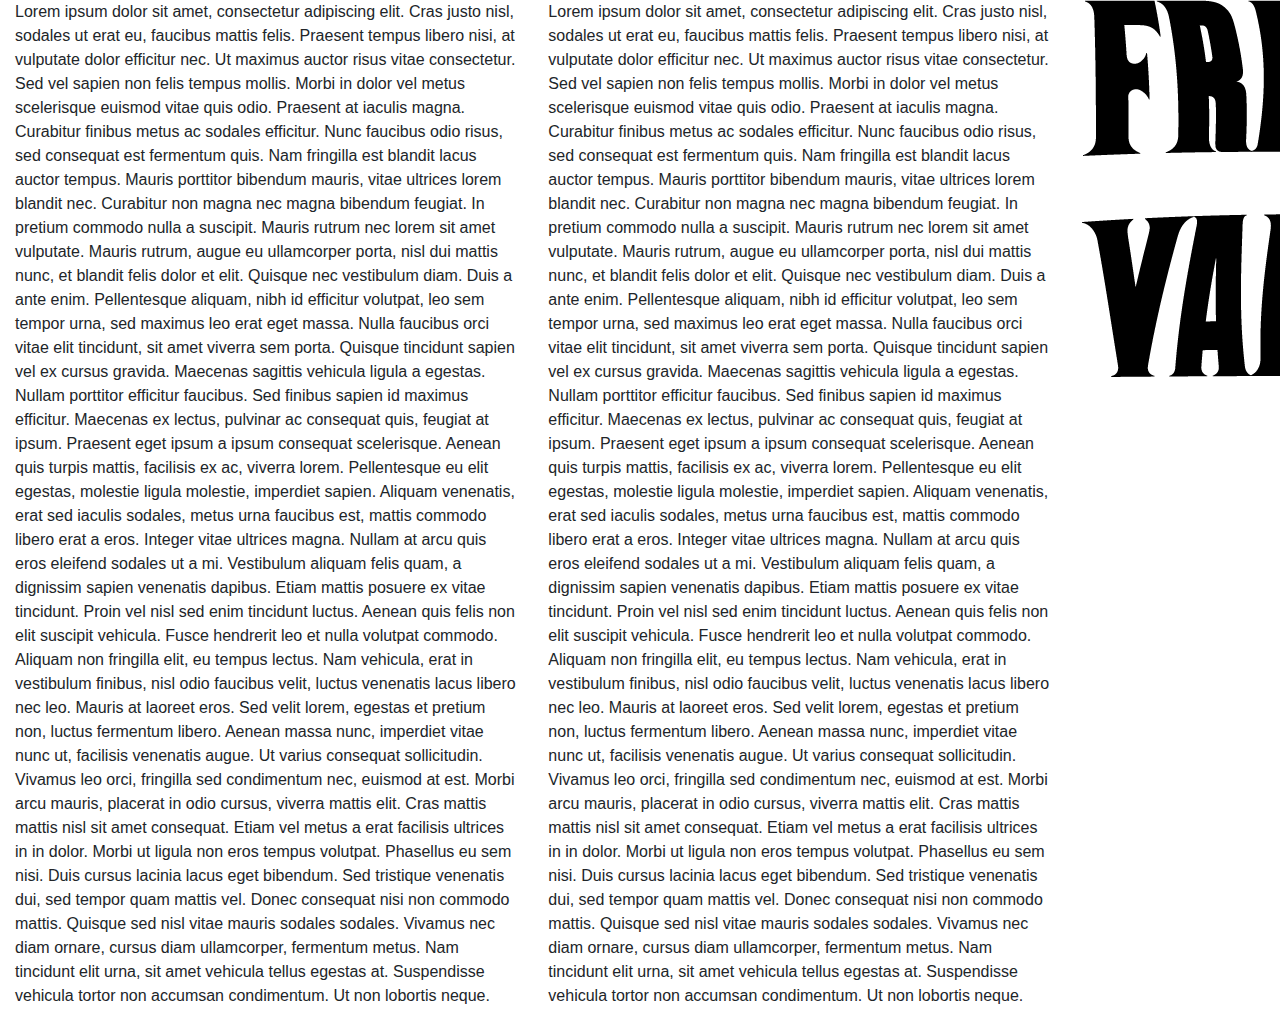
==== index.html @ 2110150f "Update index.html" ====
<!doctype html>
<html lang="en">
<head>
    <!-- Bootstrap -->
    <link rel="stylesheet" href="https://maxcdn.bootstrapcdn.com/bootstrap/4.0.0/css/bootstrap.min.css"
          integrity="sha384-Gn5384xqQ1aoWXA+058RXPxPg6fy4IWvTNh0E263XmFcJlSAwiGgFAW/dAiS6JXm"
          crossorigin="anonymous">
    <link   rel="stylesheet" href="style.css">
</head>

<body>
    <div class="container-fluid">
        <div class="row">
            <div class="col-sm-5 col-md-5 col-lg-5">
<p>Lorem ipsum dolor sit amet, consectetur adipiscing elit. Cras justo nisl, sodales ut erat eu, faucibus mattis felis. Praesent tempus libero nisi, at vulputate dolor efficitur nec. Ut maximus auctor risus vitae consectetur. Sed vel sapien non felis tempus mollis. Morbi in dolor vel metus scelerisque euismod vitae quis odio. Praesent at iaculis magna. Curabitur finibus metus ac sodales efficitur.

    Nunc faucibus odio risus, sed consequat est fermentum quis. Nam fringilla est blandit lacus auctor tempus. Mauris porttitor bibendum mauris, vitae ultrices lorem blandit nec. Curabitur non magna nec magna bibendum feugiat. In pretium commodo nulla a suscipit. Mauris rutrum nec lorem sit amet vulputate. Mauris rutrum, augue eu ullamcorper porta, nisl dui mattis nunc, et blandit felis dolor et elit. Quisque nec vestibulum diam. Duis a ante enim. Pellentesque aliquam, nibh id efficitur volutpat, leo sem tempor urna, sed maximus leo erat eget massa.
    
    Nulla faucibus orci vitae elit tincidunt, sit amet viverra sem porta. Quisque tincidunt sapien vel ex cursus gravida. Maecenas sagittis vehicula ligula a egestas. Nullam porttitor efficitur faucibus. Sed finibus sapien id maximus efficitur. Maecenas ex lectus, pulvinar ac consequat quis, feugiat at ipsum. Praesent eget ipsum a ipsum consequat scelerisque. Aenean quis turpis mattis, facilisis ex ac, viverra lorem. Pellentesque eu elit egestas, molestie ligula molestie, imperdiet sapien. Aliquam venenatis, erat sed iaculis sodales, metus urna faucibus est, mattis commodo libero erat a eros. Integer vitae ultrices magna.
    
    Nullam at arcu quis eros eleifend sodales ut a mi. Vestibulum aliquam felis quam, a dignissim sapien venenatis dapibus. Etiam mattis posuere ex vitae tincidunt. Proin vel nisl sed enim tincidunt luctus. Aenean quis felis non elit suscipit vehicula. Fusce hendrerit leo et nulla volutpat commodo. Aliquam non fringilla elit, eu tempus lectus. Nam vehicula, erat in vestibulum finibus, nisl odio faucibus velit, luctus venenatis lacus libero nec leo. Mauris at laoreet eros. Sed velit lorem, egestas et pretium non, luctus fermentum libero. Aenean massa nunc, imperdiet vitae nunc ut, facilisis venenatis augue. Ut varius consequat sollicitudin. Vivamus leo orci, fringilla sed condimentum nec, euismod at est. Morbi arcu mauris, placerat in odio cursus, viverra mattis elit.
    
    Cras mattis mattis nisl sit amet consequat. Etiam vel metus a erat facilisis ultrices in in dolor. Morbi ut ligula non eros tempus volutpat. Phasellus eu sem nisi. Duis cursus lacinia lacus eget bibendum. Sed tristique venenatis dui, sed tempor quam mattis vel. Donec consequat nisi non commodo mattis. Quisque sed nisl vitae mauris sodales sodales. Vivamus nec diam ornare, cursus diam ullamcorper, fermentum metus. Nam tincidunt elit urna, sit amet vehicula tellus egestas at. Suspendisse vehicula tortor non accumsan condimentum. Ut non lobortis neque.</p>
            </div>
            <div class="col-sm-5 col-md-5 col-lg-5">
                <p>Lorem ipsum dolor sit amet, consectetur adipiscing elit. Cras justo nisl, sodales ut erat eu, faucibus mattis felis. Praesent tempus libero nisi, at vulputate dolor efficitur nec. Ut maximus auctor risus vitae consectetur. Sed vel sapien non felis tempus mollis. Morbi in dolor vel metus scelerisque euismod vitae quis odio. Praesent at iaculis magna. Curabitur finibus metus ac sodales efficitur.

                    Nunc faucibus odio risus, sed consequat est fermentum quis. Nam fringilla est blandit lacus auctor tempus. Mauris porttitor bibendum mauris, vitae ultrices lorem blandit nec. Curabitur non magna nec magna bibendum feugiat. In pretium commodo nulla a suscipit. Mauris rutrum nec lorem sit amet vulputate. Mauris rutrum, augue eu ullamcorper porta, nisl dui mattis nunc, et blandit felis dolor et elit. Quisque nec vestibulum diam. Duis a ante enim. Pellentesque aliquam, nibh id efficitur volutpat, leo sem tempor urna, sed maximus leo erat eget massa.
                    
                    Nulla faucibus orci vitae elit tincidunt, sit amet viverra sem porta. Quisque tincidunt sapien vel ex cursus gravida. Maecenas sagittis vehicula ligula a egestas. Nullam porttitor efficitur faucibus. Sed finibus sapien id maximus efficitur. Maecenas ex lectus, pulvinar ac consequat quis, feugiat at ipsum. Praesent eget ipsum a ipsum consequat scelerisque. Aenean quis turpis mattis, facilisis ex ac, viverra lorem. Pellentesque eu elit egestas, molestie ligula molestie, imperdiet sapien. Aliquam venenatis, erat sed iaculis sodales, metus urna faucibus est, mattis commodo libero erat a eros. Integer vitae ultrices magna.
                    
                    Nullam at arcu quis eros eleifend sodales ut a mi. Vestibulum aliquam felis quam, a dignissim sapien venenatis dapibus. Etiam mattis posuere ex vitae tincidunt. Proin vel nisl sed enim tincidunt luctus. Aenean quis felis non elit suscipit vehicula. Fusce hendrerit leo et nulla volutpat commodo. Aliquam non fringilla elit, eu tempus lectus. Nam vehicula, erat in vestibulum finibus, nisl odio faucibus velit, luctus venenatis lacus libero nec leo. Mauris at laoreet eros. Sed velit lorem, egestas et pretium non, luctus fermentum libero. Aenean massa nunc, imperdiet vitae nunc ut, facilisis venenatis augue. Ut varius consequat sollicitudin. Vivamus leo orci, fringilla sed condimentum nec, euismod at est. Morbi arcu mauris, placerat in odio cursus, viverra mattis elit.
                    
                    Cras mattis mattis nisl sit amet consequat. Etiam vel metus a erat facilisis ultrices in in dolor. Morbi ut ligula non eros tempus volutpat. Phasellus eu sem nisi. Duis cursus lacinia lacus eget bibendum. Sed tristique venenatis dui, sed tempor quam mattis vel. Donec consequat nisi non commodo mattis. Quisque sed nisl vitae mauris sodales sodales. Vivamus nec diam ornare, cursus diam ullamcorper, fermentum metus. Nam tincidunt elit urna, sit amet vehicula tellus egestas at. Suspendisse vehicula tortor non accumsan condimentum. Ut non lobortis neque.</p>
            </div>
            <div id="right-col" class="col-sm-2 col-md-2 col-lg-2">
                <img id="banner" src="Logo.png" alt="Cat Lick Arse">
                </p>
            </div>
        </div>
    </div>
</body>
---- style.css ----
header {
  margin-right: 1rem;
}
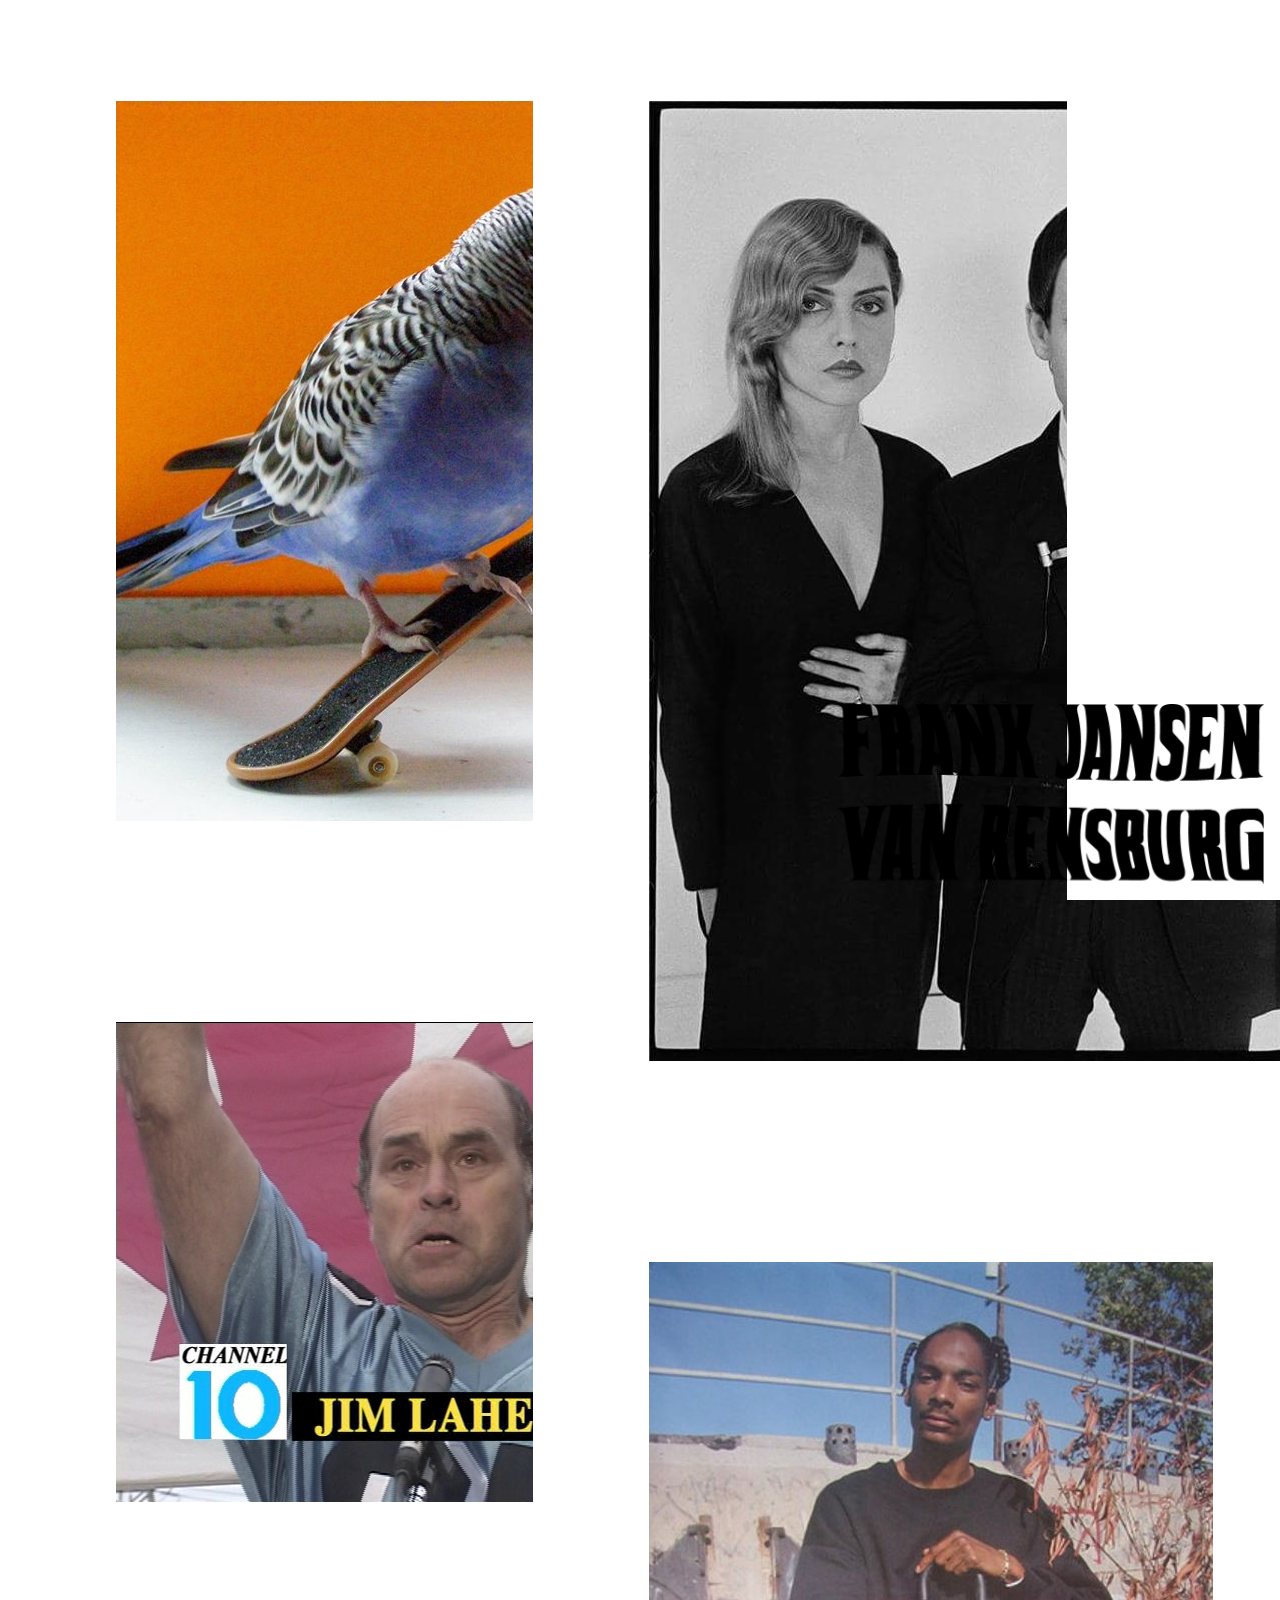
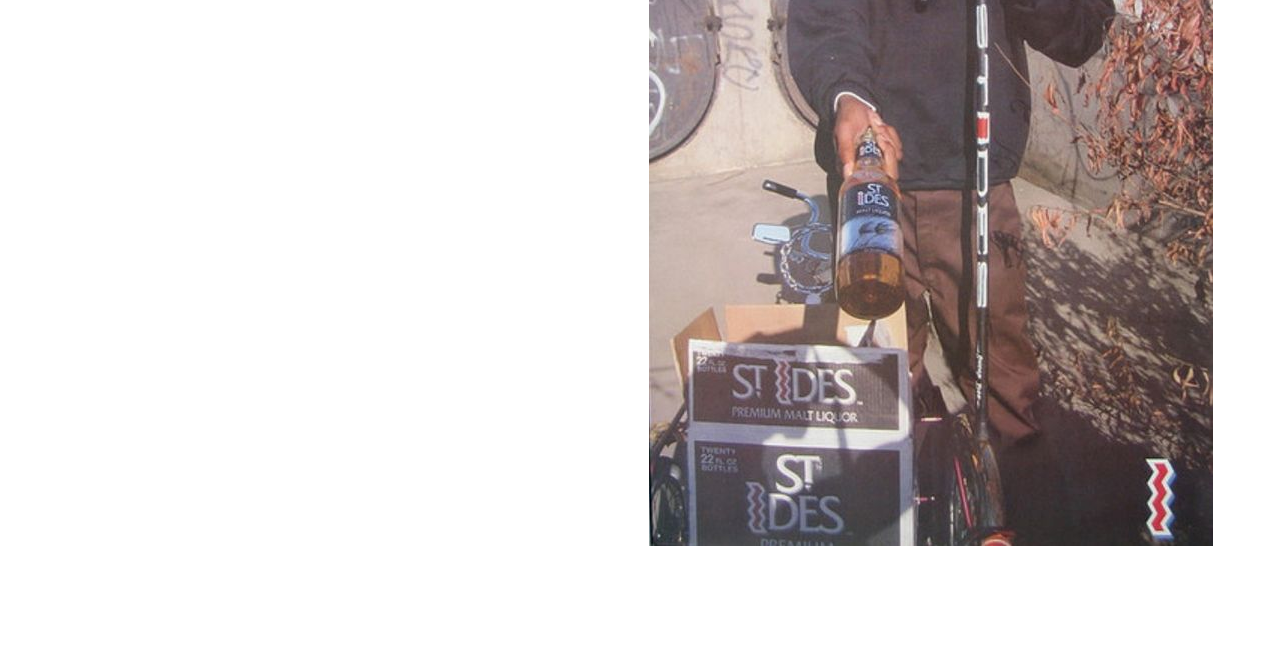
==== commit 66ba321d: "Update index.html" ====
--- a/index.html
+++ b/index.html
@@ -12,26 +12,12 @@
     <div class="container-fluid">
         <div class="row">
             <div class="col-sm-5 col-md-5 col-lg-5">
-<p>Lorem ipsum dolor sit amet, consectetur adipiscing elit. Cras justo nisl, sodales ut erat eu, faucibus mattis felis. Praesent tempus libero nisi, at vulputate dolor efficitur nec. Ut maximus auctor risus vitae consectetur. Sed vel sapien non felis tempus mollis. Morbi in dolor vel metus scelerisque euismod vitae quis odio. Praesent at iaculis magna. Curabitur finibus metus ac sodales efficitur.
-
-    Nunc faucibus odio risus, sed consequat est fermentum quis. Nam fringilla est blandit lacus auctor tempus. Mauris porttitor bibendum mauris, vitae ultrices lorem blandit nec. Curabitur non magna nec magna bibendum feugiat. In pretium commodo nulla a suscipit. Mauris rutrum nec lorem sit amet vulputate. Mauris rutrum, augue eu ullamcorper porta, nisl dui mattis nunc, et blandit felis dolor et elit. Quisque nec vestibulum diam. Duis a ante enim. Pellentesque aliquam, nibh id efficitur volutpat, leo sem tempor urna, sed maximus leo erat eget massa.
-    
-    Nulla faucibus orci vitae elit tincidunt, sit amet viverra sem porta. Quisque tincidunt sapien vel ex cursus gravida. Maecenas sagittis vehicula ligula a egestas. Nullam porttitor efficitur faucibus. Sed finibus sapien id maximus efficitur. Maecenas ex lectus, pulvinar ac consequat quis, feugiat at ipsum. Praesent eget ipsum a ipsum consequat scelerisque. Aenean quis turpis mattis, facilisis ex ac, viverra lorem. Pellentesque eu elit egestas, molestie ligula molestie, imperdiet sapien. Aliquam venenatis, erat sed iaculis sodales, metus urna faucibus est, mattis commodo libero erat a eros. Integer vitae ultrices magna.
-    
-    Nullam at arcu quis eros eleifend sodales ut a mi. Vestibulum aliquam felis quam, a dignissim sapien venenatis dapibus. Etiam mattis posuere ex vitae tincidunt. Proin vel nisl sed enim tincidunt luctus. Aenean quis felis non elit suscipit vehicula. Fusce hendrerit leo et nulla volutpat commodo. Aliquam non fringilla elit, eu tempus lectus. Nam vehicula, erat in vestibulum finibus, nisl odio faucibus velit, luctus venenatis lacus libero nec leo. Mauris at laoreet eros. Sed velit lorem, egestas et pretium non, luctus fermentum libero. Aenean massa nunc, imperdiet vitae nunc ut, facilisis venenatis augue. Ut varius consequat sollicitudin. Vivamus leo orci, fringilla sed condimentum nec, euismod at est. Morbi arcu mauris, placerat in odio cursus, viverra mattis elit.
-    
-    Cras mattis mattis nisl sit amet consequat. Etiam vel metus a erat facilisis ultrices in in dolor. Morbi ut ligula non eros tempus volutpat. Phasellus eu sem nisi. Duis cursus lacinia lacus eget bibendum. Sed tristique venenatis dui, sed tempor quam mattis vel. Donec consequat nisi non commodo mattis. Quisque sed nisl vitae mauris sodales sodales. Vivamus nec diam ornare, cursus diam ullamcorper, fermentum metus. Nam tincidunt elit urna, sit amet vehicula tellus egestas at. Suspendisse vehicula tortor non accumsan condimentum. Ut non lobortis neque.</p>
+                <img src="24829346_1925738881077072_505523523_n.jpg" alt="Birbb">
+                <img src="2x02-jimspeech.png" alt="Riplahey">
             </div>
             <div class="col-sm-5 col-md-5 col-lg-5">
-                <p>Lorem ipsum dolor sit amet, consectetur adipiscing elit. Cras justo nisl, sodales ut erat eu, faucibus mattis felis. Praesent tempus libero nisi, at vulputate dolor efficitur nec. Ut maximus auctor risus vitae consectetur. Sed vel sapien non felis tempus mollis. Morbi in dolor vel metus scelerisque euismod vitae quis odio. Praesent at iaculis magna. Curabitur finibus metus ac sodales efficitur.
-
-                    Nunc faucibus odio risus, sed consequat est fermentum quis. Nam fringilla est blandit lacus auctor tempus. Mauris porttitor bibendum mauris, vitae ultrices lorem blandit nec. Curabitur non magna nec magna bibendum feugiat. In pretium commodo nulla a suscipit. Mauris rutrum nec lorem sit amet vulputate. Mauris rutrum, augue eu ullamcorper porta, nisl dui mattis nunc, et blandit felis dolor et elit. Quisque nec vestibulum diam. Duis a ante enim. Pellentesque aliquam, nibh id efficitur volutpat, leo sem tempor urna, sed maximus leo erat eget massa.
-                    
-                    Nulla faucibus orci vitae elit tincidunt, sit amet viverra sem porta. Quisque tincidunt sapien vel ex cursus gravida. Maecenas sagittis vehicula ligula a egestas. Nullam porttitor efficitur faucibus. Sed finibus sapien id maximus efficitur. Maecenas ex lectus, pulvinar ac consequat quis, feugiat at ipsum. Praesent eget ipsum a ipsum consequat scelerisque. Aenean quis turpis mattis, facilisis ex ac, viverra lorem. Pellentesque eu elit egestas, molestie ligula molestie, imperdiet sapien. Aliquam venenatis, erat sed iaculis sodales, metus urna faucibus est, mattis commodo libero erat a eros. Integer vitae ultrices magna.
-                    
-                    Nullam at arcu quis eros eleifend sodales ut a mi. Vestibulum aliquam felis quam, a dignissim sapien venenatis dapibus. Etiam mattis posuere ex vitae tincidunt. Proin vel nisl sed enim tincidunt luctus. Aenean quis felis non elit suscipit vehicula. Fusce hendrerit leo et nulla volutpat commodo. Aliquam non fringilla elit, eu tempus lectus. Nam vehicula, erat in vestibulum finibus, nisl odio faucibus velit, luctus venenatis lacus libero nec leo. Mauris at laoreet eros. Sed velit lorem, egestas et pretium non, luctus fermentum libero. Aenean massa nunc, imperdiet vitae nunc ut, facilisis venenatis augue. Ut varius consequat sollicitudin. Vivamus leo orci, fringilla sed condimentum nec, euismod at est. Morbi arcu mauris, placerat in odio cursus, viverra mattis elit.
-                    
-                    Cras mattis mattis nisl sit amet consequat. Etiam vel metus a erat facilisis ultrices in in dolor. Morbi ut ligula non eros tempus volutpat. Phasellus eu sem nisi. Duis cursus lacinia lacus eget bibendum. Sed tristique venenatis dui, sed tempor quam mattis vel. Donec consequat nisi non commodo mattis. Quisque sed nisl vitae mauris sodales sodales. Vivamus nec diam ornare, cursus diam ullamcorper, fermentum metus. Nam tincidunt elit urna, sit amet vehicula tellus egestas at. Suspendisse vehicula tortor non accumsan condimentum. Ut non lobortis neque.</p>
+                <img src="29511394_982139651938890_704229341274310472_n.jpg" alt="again again">
+                <img src="8956a9f2cf62f56b33aa4c58ba9b328f.jpg" alt="dee best">
             </div>
             <div id="right-col" class="col-sm-2 col-md-2 col-lg-2">
                 <img id="banner" src="Logo.png" alt="Cat Lick Arse">
--- a/style.css
+++ b/style.css
@@ -1,3 +1,32 @@
-header {
-  margin-right: 1rem;
-}  
+body {
+    margin: 0;
+    padding: 0;
+    background-color: white;
+}
+
+.container-fluid {
+    overflow-wrap: break-word;    
+    width: 100vw;
+    background-color: white;
+}
+
+div {
+    background-color: white;
+}
+
+img {
+    margin: 20%;
+}
+
+#banner {
+    position: fixed;
+    bottom: 0;
+    right: 0;
+    margin: 1rem;
+    height: 20%;
+    width: auto;
+}
+
+#right-col {
+    height: 100vh;
+}
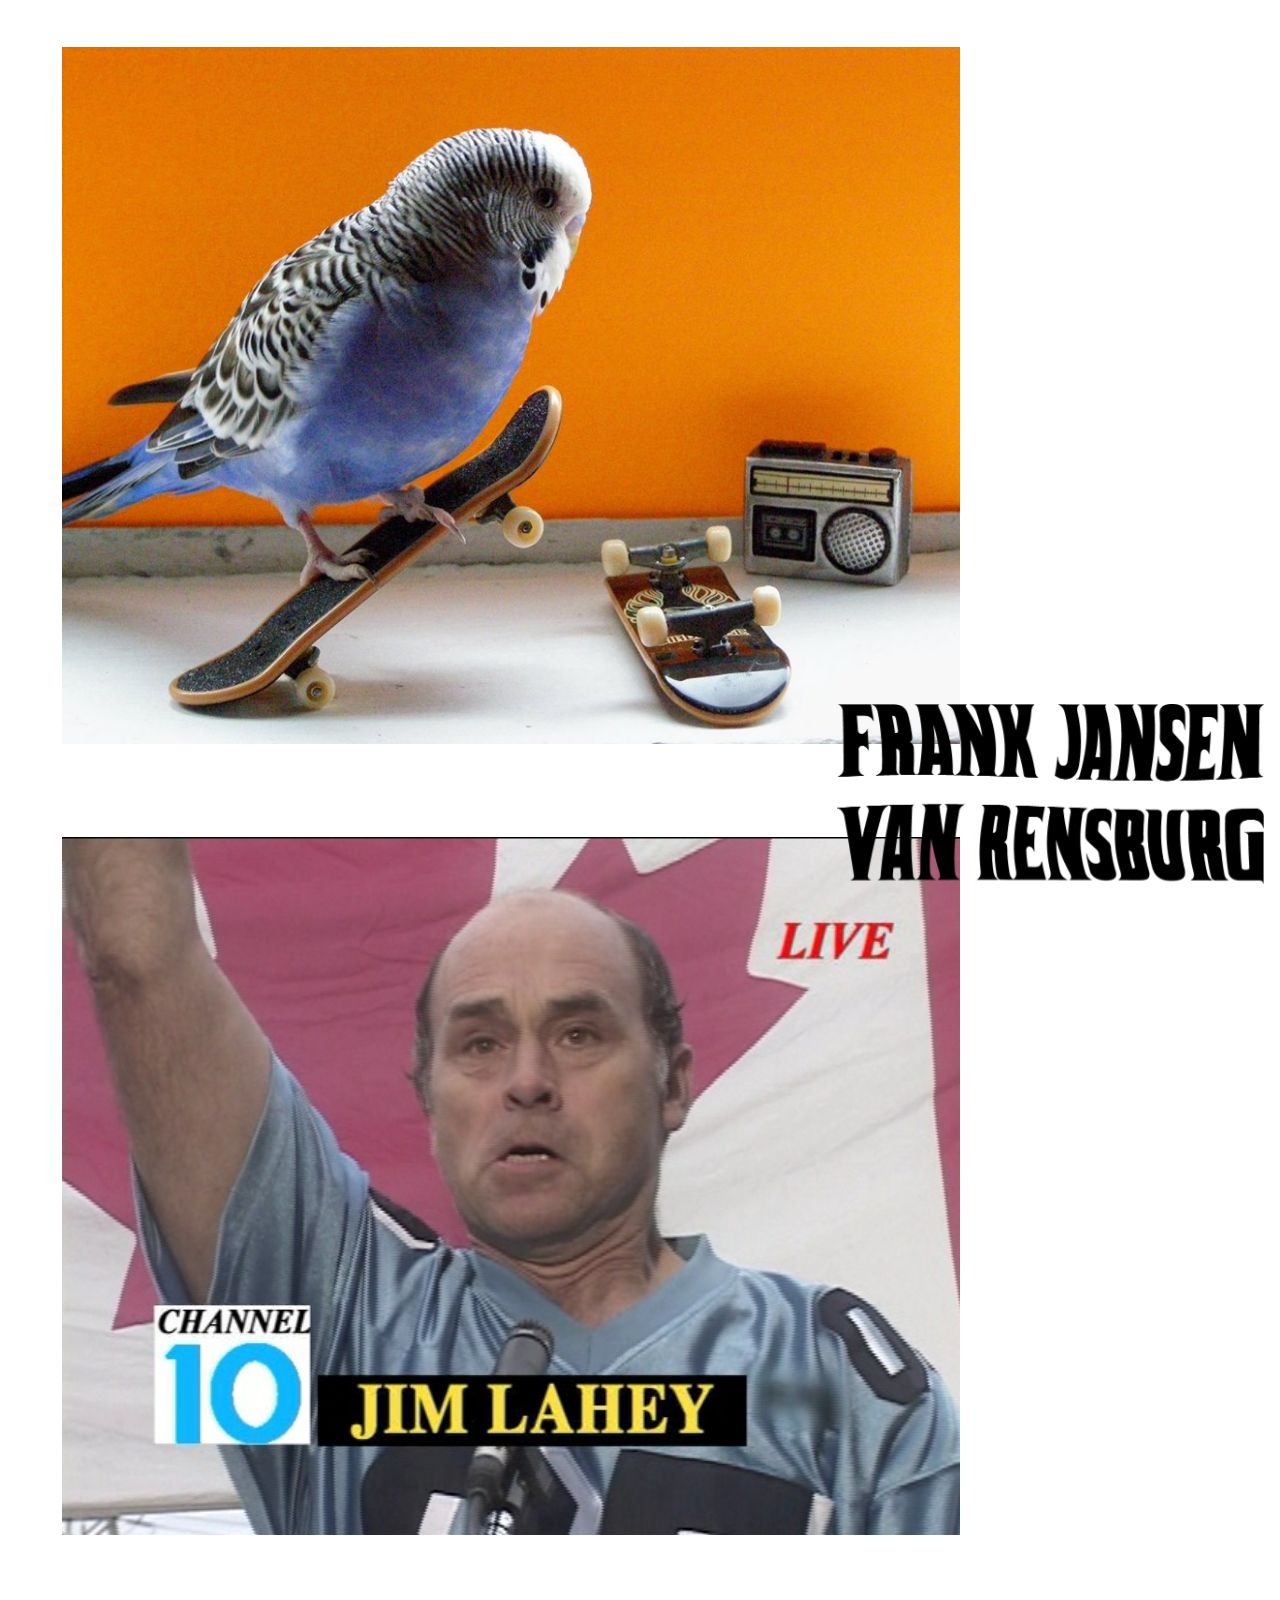
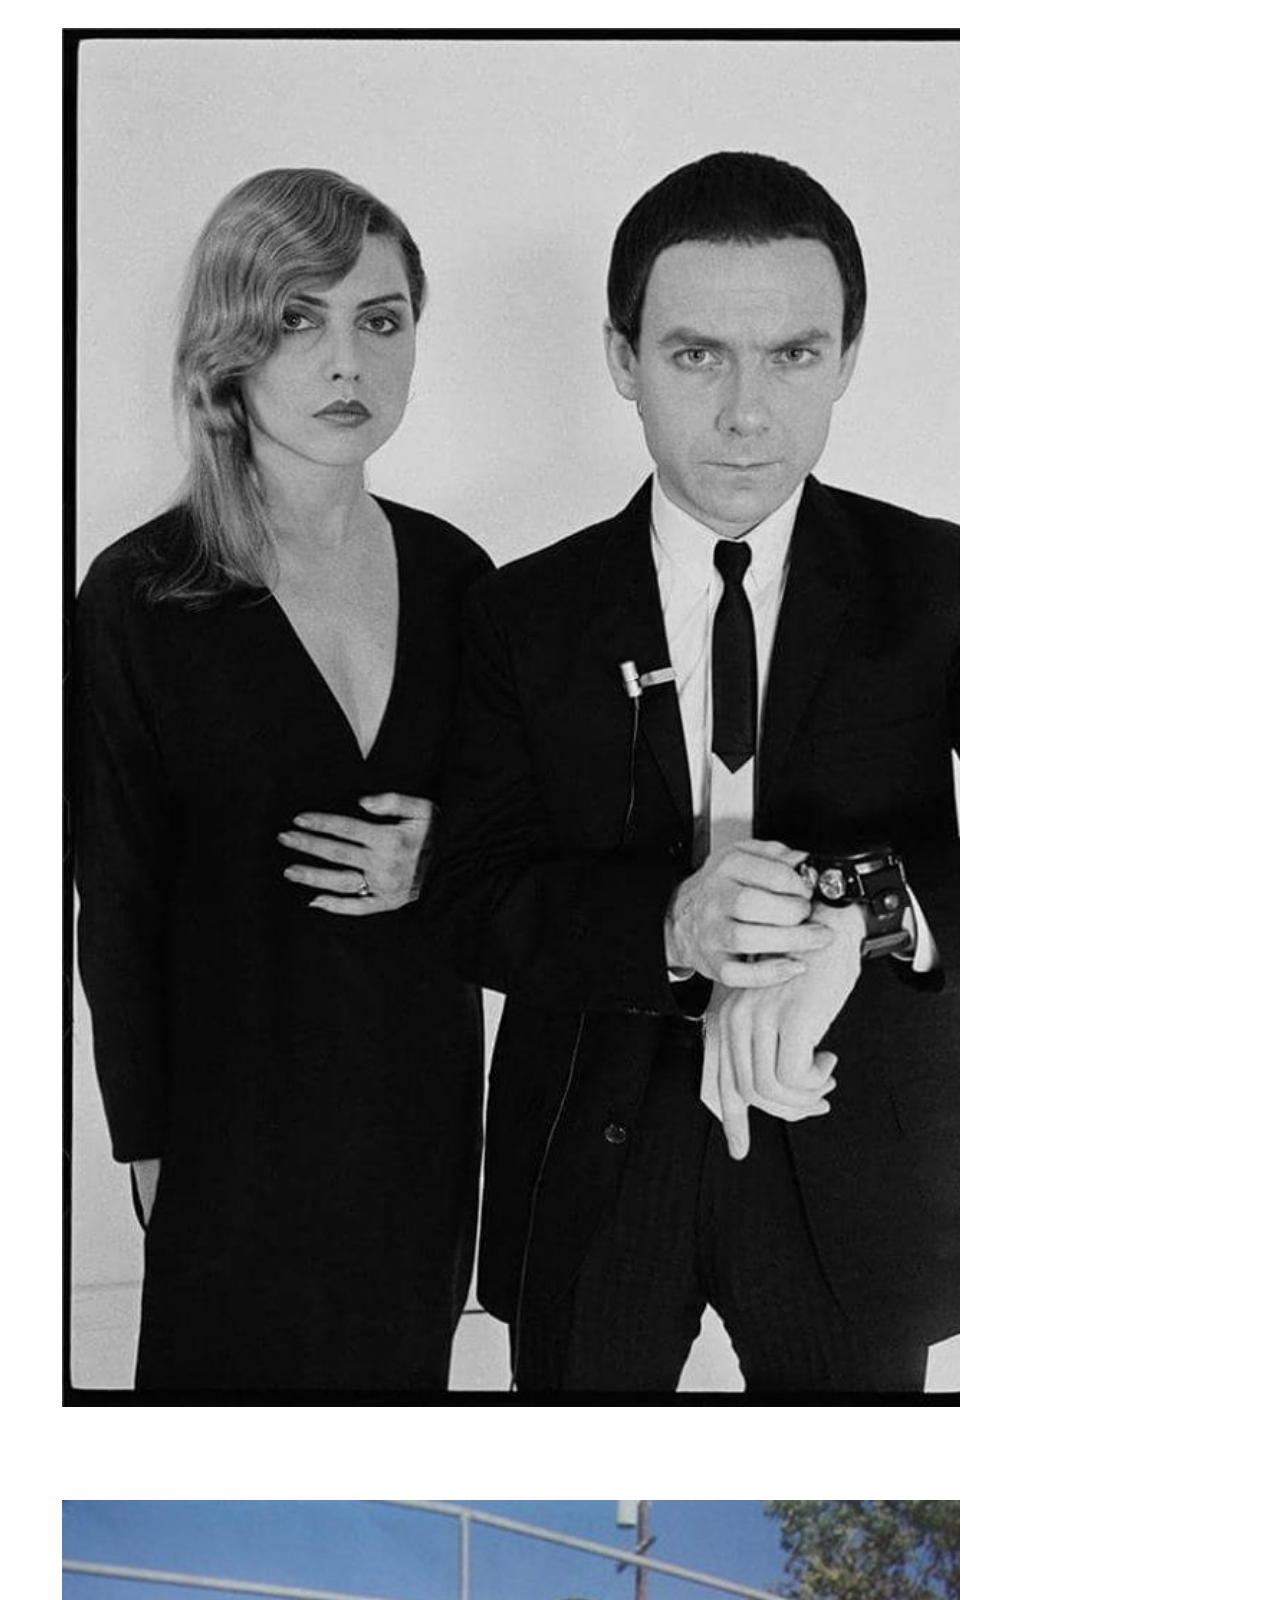
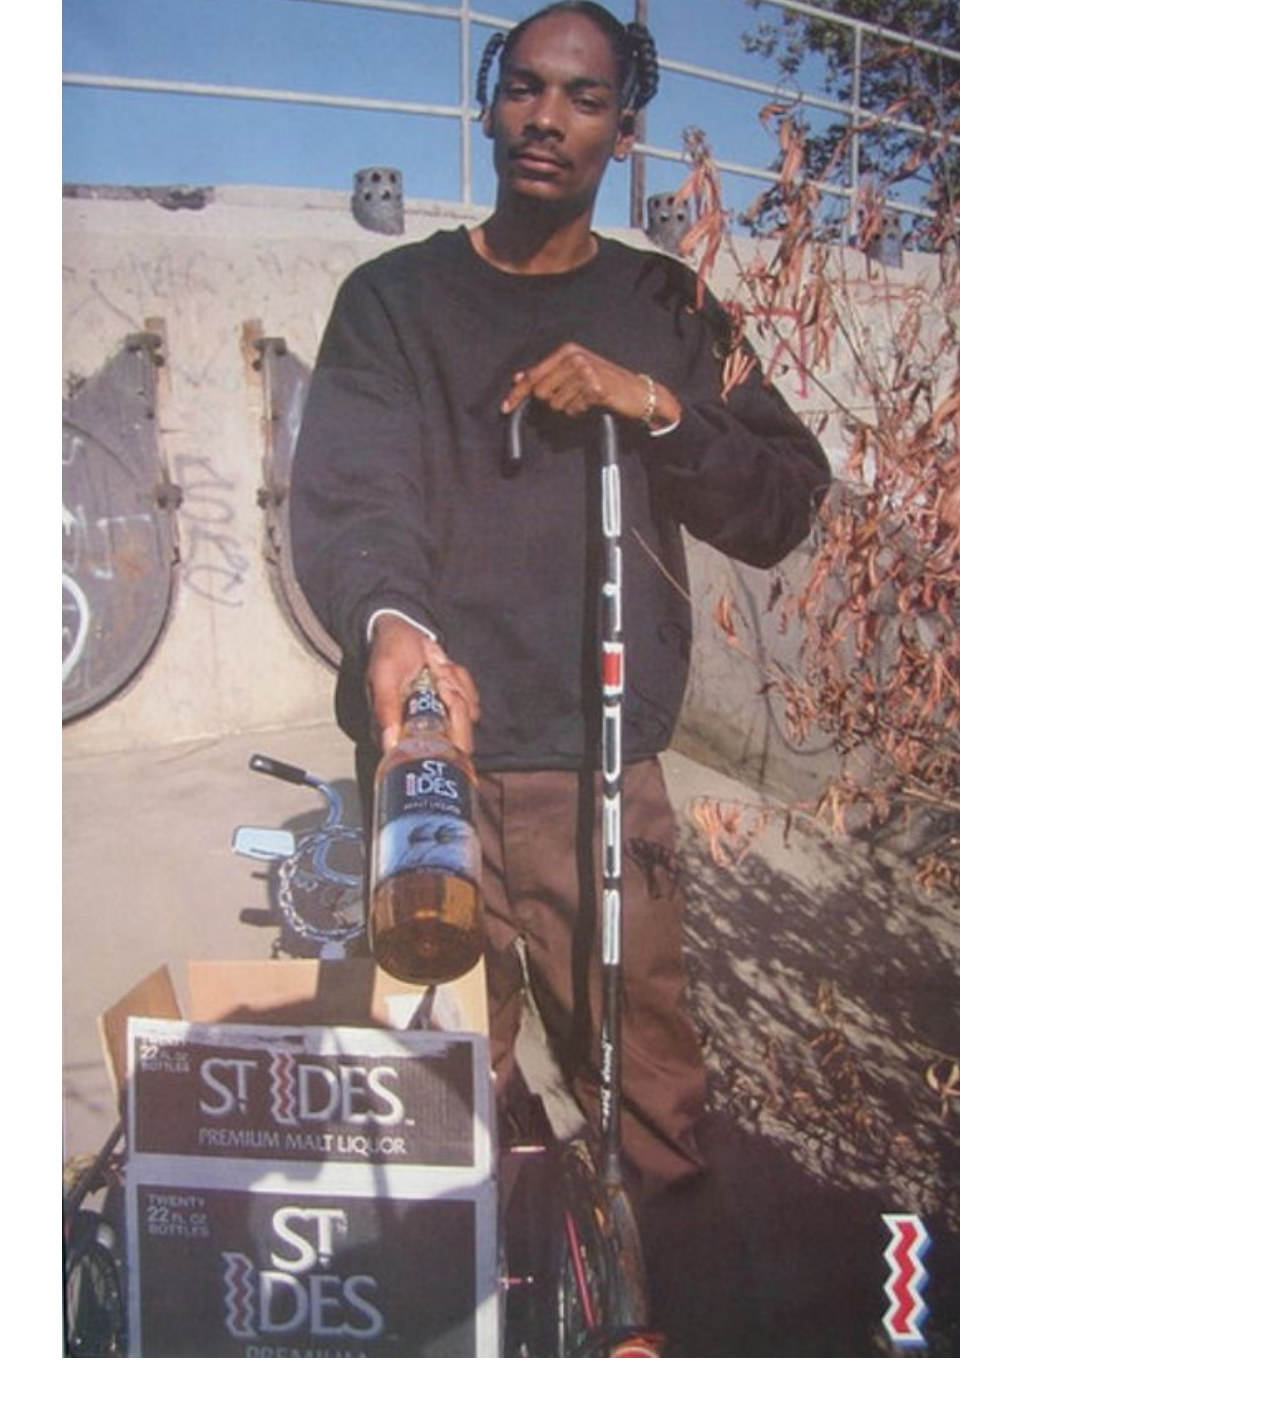
==== commit 90ac9797: "Update index.html" ====
--- a/index.html
+++ b/index.html
@@ -11,15 +11,13 @@
 <body>
     <div class="container-fluid">
         <div class="row">
-            <div class="col-sm-5 col-md-5 col-lg-5">
+            <div class="col-sm-9 col-md-9 col-lg-9">
                 <img src="24829346_1925738881077072_505523523_n.jpg" alt="Birbb">
                 <img src="2x02-jimspeech.png" alt="Riplahey">
-            </div>
-            <div class="col-sm-5 col-md-5 col-lg-5">
                 <img src="29511394_982139651938890_704229341274310472_n.jpg" alt="again again">
                 <img src="8956a9f2cf62f56b33aa4c58ba9b328f.jpg" alt="dee best">
             </div>
-            <div id="right-col" class="col-sm-2 col-md-2 col-lg-2">
+            <div id="right-col" class="col-sm-3 col-md-3 col-lg-3">
                 <img id="banner" src="Logo.png" alt="Cat Lick Arse">
                 </p>
             </div>
--- a/style.css
+++ b/style.css
@@ -15,7 +15,8 @@
 }
 
 img {
-    margin: 20%;
+    margin: 5%;
+    width: 100%;
 }
 
 #banner {
@@ -26,7 +27,3 @@
     height: 20%;
     width: auto;
 }
-
-#right-col {
-    height: 100vh;
-}
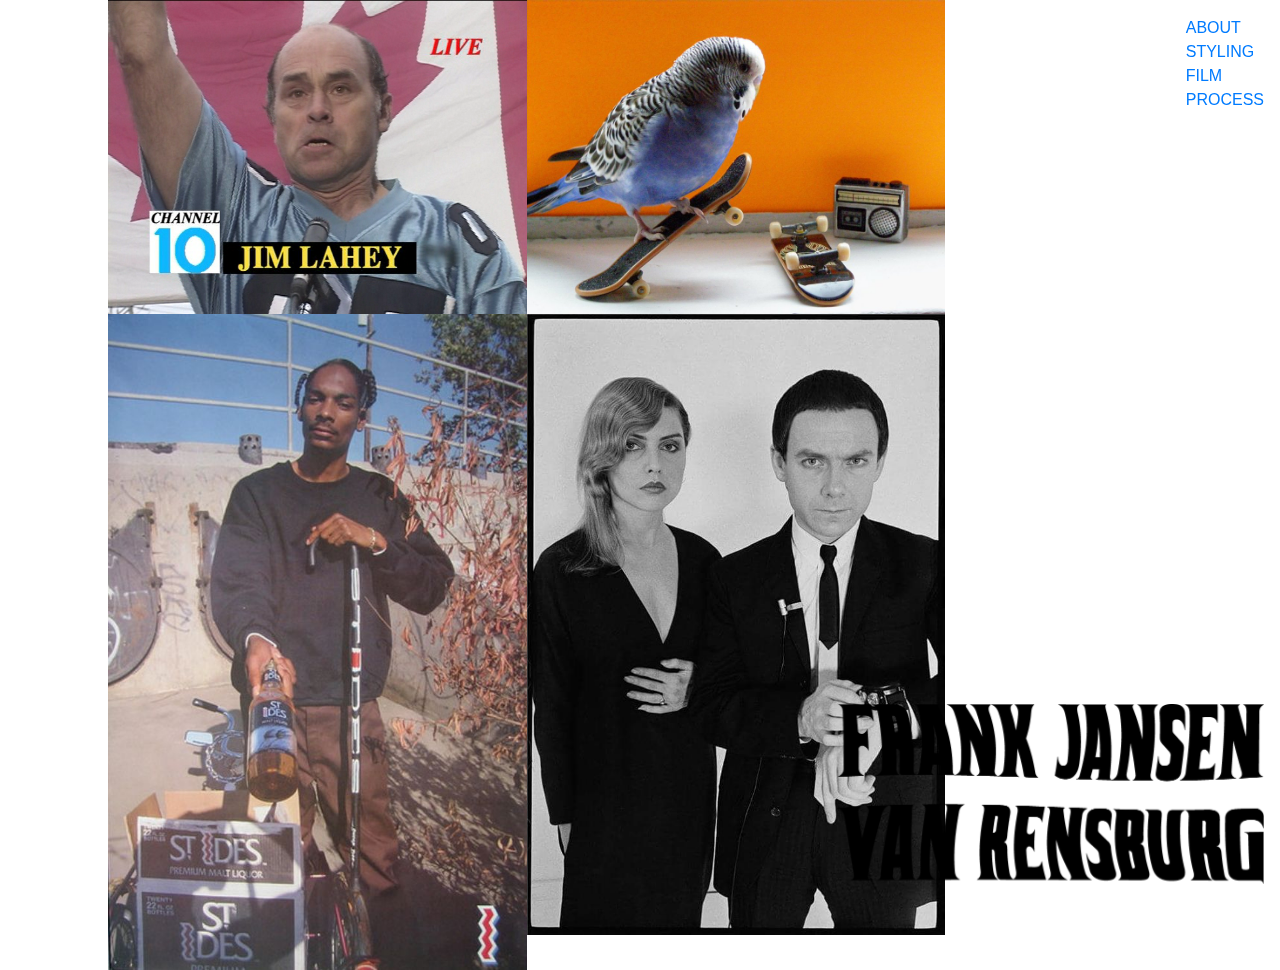
==== commit 7588e2d1: "Update index.html" ====
--- a/index.html
+++ b/index.html
@@ -18,9 +18,12 @@
                 <img src="8956a9f2cf62f56b33aa4c58ba9b328f.jpg" alt="dee best">
             </div>
             <div id="right-col" class="col-sm-3 col-md-3 col-lg-3">
+                <p id= "nav"><a href="http://www.google.com">ABOUT</a>
+                            <br><a href="http://www.google.com">STYLING</a>
+                            <br><a href="http://www.google.com">FILM</a>
+                            <br><a href="http://www.google.com">PROCESS</a>
                 <img id="banner" src="Logo.png" alt="Cat Lick Arse">
                 </p>
             </div>
         </div>
-    </div>
 </body>
--- a/style.css
+++ b/style.css
@@ -8,6 +8,7 @@
     overflow-wrap: break-word;    
     width: 100vw;
     background-color: white;
+    float: right;
 }
 
 div {
@@ -15,8 +16,16 @@
 }
 
 img {
-    margin: 5%;
-    width: 100%;
+    margin: inherit;
+    width: 45%;
+    float: right;
+}
+
+#nav {
+    position: fixed;
+    top: 0;
+    right: 0;
+    margin: 1rem;
 }
 
 #banner {
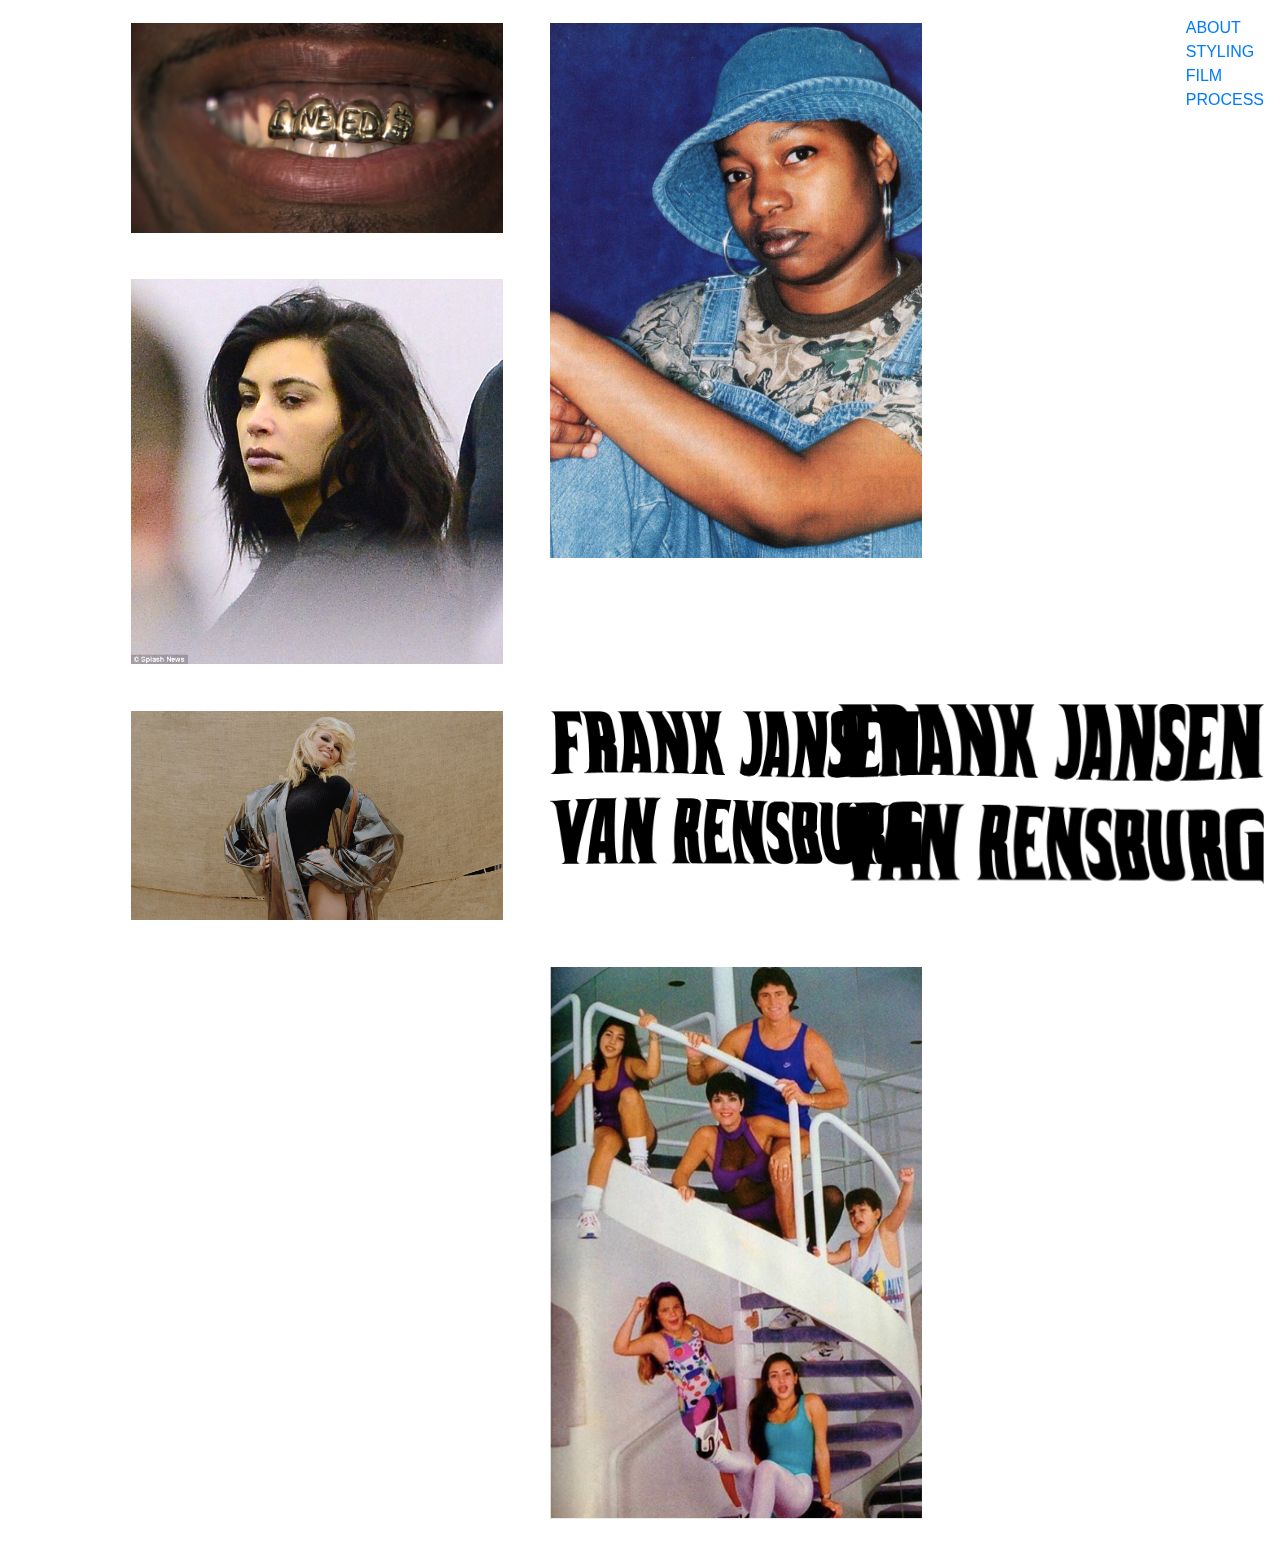
==== commit 22865131: "Update index.html" ====
--- a/index.html
+++ b/index.html
@@ -12,10 +12,12 @@
     <div class="container-fluid">
         <div class="row">
             <div class="col-sm-9 col-md-9 col-lg-9">
-                <img src="24829346_1925738881077072_505523523_n.jpg" alt="Birbb">
-                <img src="2x02-jimspeech.png" alt="Riplahey">
-                <img src="29511394_982139651938890_704229341274310472_n.jpg" alt="again again">
-                <img src="8956a9f2cf62f56b33aa4c58ba9b328f.jpg" alt="dee best">
+                <img src="Bahamadia.jpg" alt="Bahamadia">
+                <img src="I Need $.png" alt="I Need $">
+                <img src="Kim.jpg" alt="Kim">
+                <img src="Logo.png" alt="Transparent Logo">
+                <img src="Pamela Anderson.jpg" alt="Pamela Anderson">
+                <img src="The Jenners.png" alt="The Jenners">
             </div>
             <div id="right-col" class="col-sm-3 col-md-3 col-lg-3">
                 <p id= "nav"><a href="http://www.google.com">ABOUT</a>
--- a/style.css
+++ b/style.css
@@ -16,8 +16,8 @@
 }
 
 img {
-    margin: inherit;
-    width: 45%;
+    margin: 2.5%;
+    width: 40%;
     float: right;
 }
 
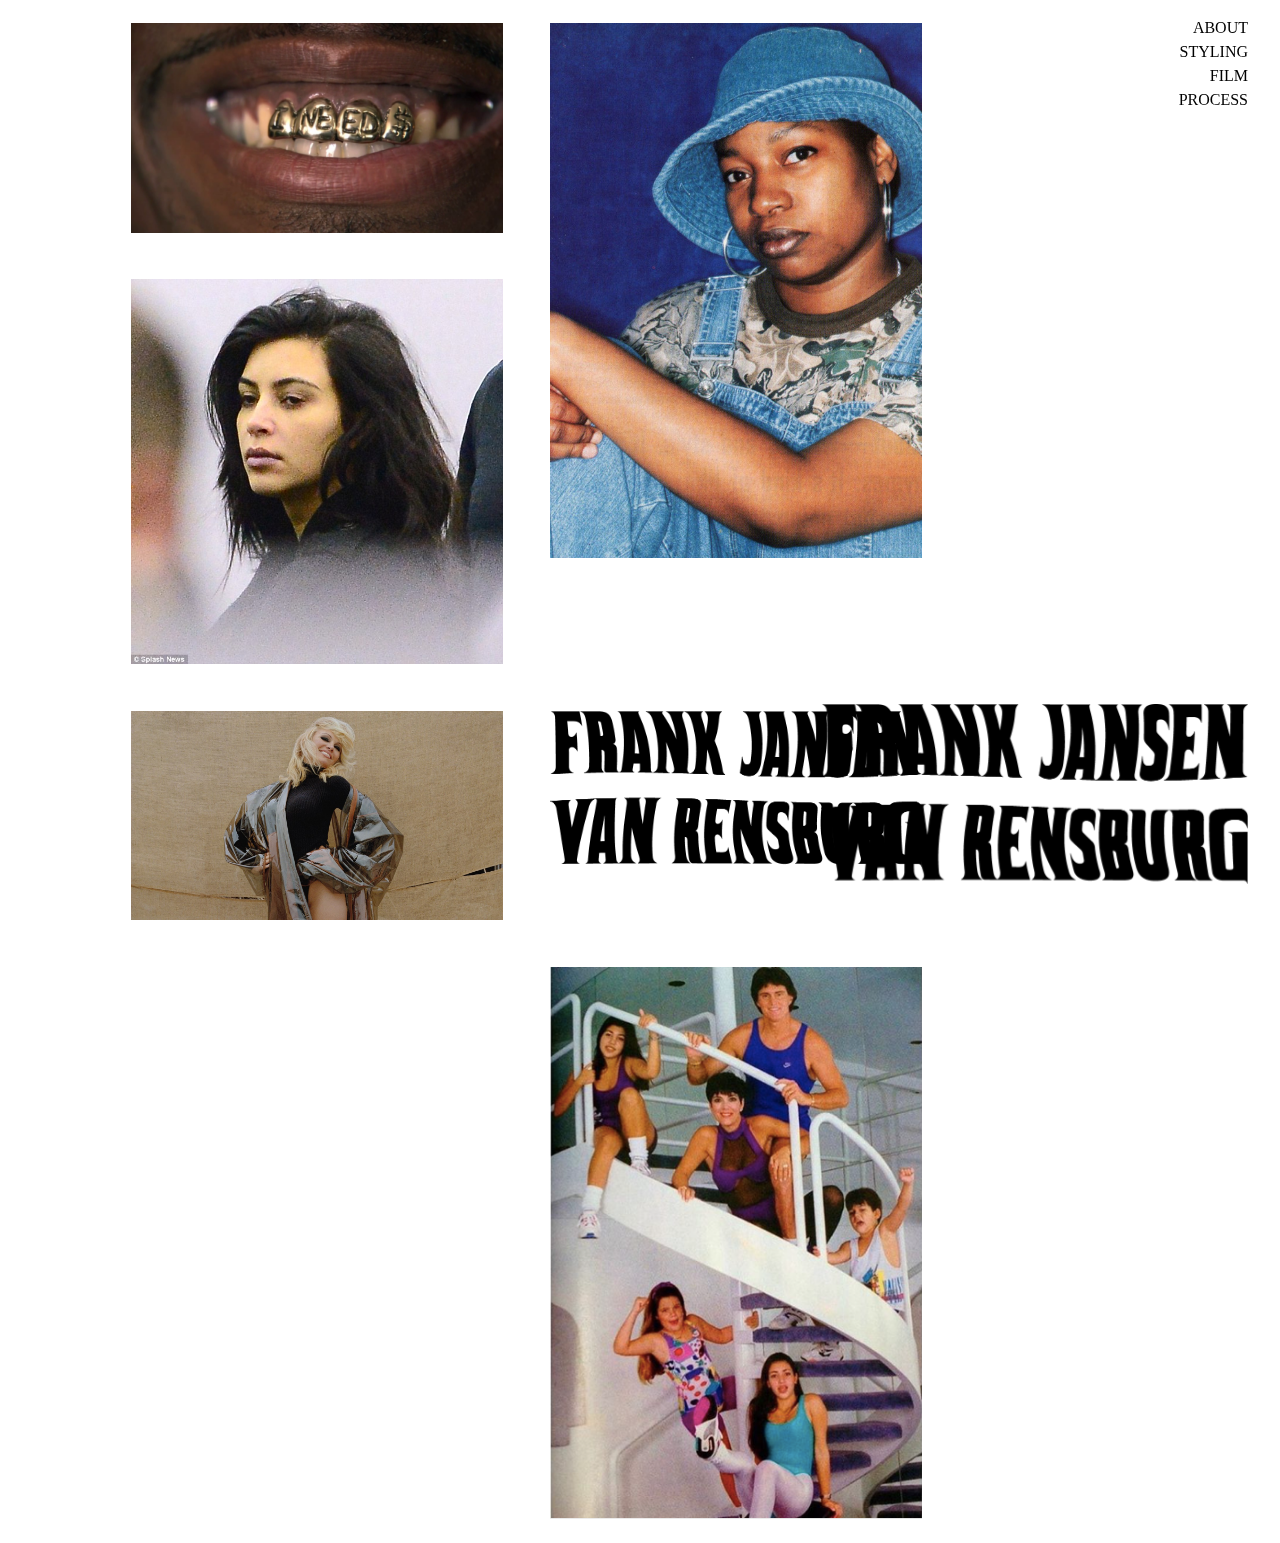
==== commit b12ad45e: "Update index.html" ====
--- a/index.html
+++ b/index.html
@@ -20,7 +20,7 @@
                 <img src="The Jenners.png" alt="The Jenners">
             </div>
             <div id="right-col" class="col-sm-3 col-md-3 col-lg-3">
-                <p id= "nav"><a href="http://www.google.com">ABOUT</a>
+                <p id= "nav"><a href="https://slimbidness.github.io/website/About.html">ABOUT</a>
                             <br><a href="http://www.google.com">STYLING</a>
                             <br><a href="http://www.google.com">FILM</a>
                             <br><a href="http://www.google.com">PROCESS</a>
--- a/style.css
+++ b/style.css
@@ -15,6 +15,35 @@
     background-color: white;
 }
 
+p {
+    font-family: "Times New Roman", Times, serif;
+    text-decoration-color: black;
+    text-decoration-line: none
+}
+
+#right-col {
+    margin-left: 2rem;
+}
+
+a:link {
+    color: black;
+    text-decoration: none
+}
+
+a:visited {
+    color: black;
+    text-decoration: none
+}
+
+a:hover {
+    color: black;
+    text-decoration: none
+}
+
+a:active {
+    color: black;
+    text-decoration: none
+}
 img {
     margin: 2.5%;
     width: 40%;
@@ -25,14 +54,15 @@
     position: fixed;
     top: 0;
     right: 0;
-    margin: 1rem;
+    margin: 1rem 2rem 1rem 1rem;
+    text-align: right;
 }
 
 #banner {
     position: fixed;
     bottom: 0;
     right: 0;
-    margin: 1rem;
+    margin: 1rem 2rem 1rem 2rem;
     height: 20%;
     width: auto;
 }
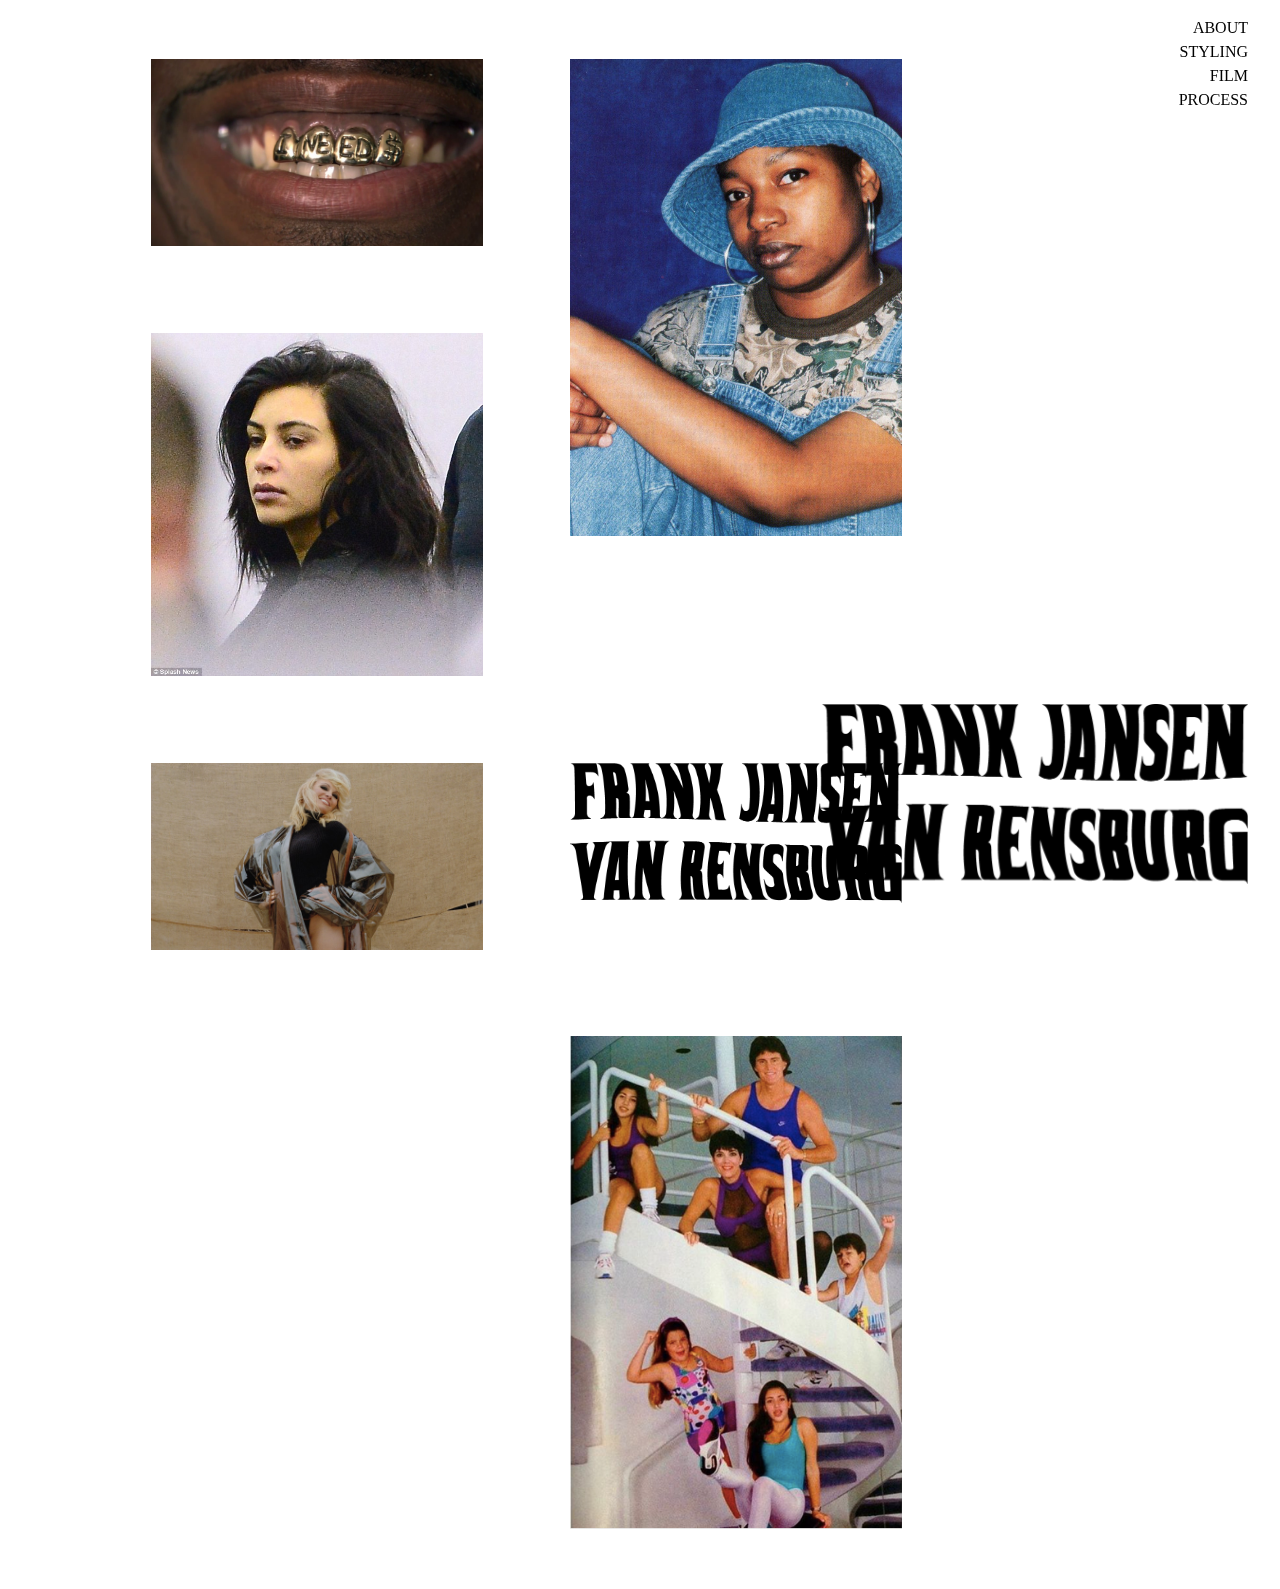
==== commit c6e826d3: "Update index.html" ====
--- a/index.html
+++ b/index.html
@@ -11,13 +11,13 @@
 <body>
     <div class="container-fluid">
         <div class="row">
-            <div class="col-sm-9 col-md-9 col-lg-9">
-                <img src="Bahamadia.jpg" alt="Bahamadia">
-                <img src="I Need $.png" alt="I Need $">
-                <img src="Kim.jpg" alt="Kim">
-                <img src="Logo.png" alt="Transparent Logo">
-                <img src="Pamela Anderson.jpg" alt="Pamela Anderson">
-                <img src="The Jenners.png" alt="The Jenners">
+            <div id= "left-col" class="col-sm-9 col-md-9 col-lg-9">
+                <img id="content" src="Bahamadia.jpg" alt="Bahamadia">
+                <img id="content" src="I Need $.png" alt="I Need $">
+                <img id="content" src="Kim.jpg" alt="Kim">
+                <img id="content" src="Logo.png" alt="Transparent Logo">
+                <img id="content" src="Pamela Anderson.jpg" alt="Pamela Anderson">
+                <img id="content" src="The Jenners.png" alt="The Jenners">
             </div>
             <div id="right-col" class="col-sm-3 col-md-3 col-lg-3">
                 <p id= "nav"><a href="https://slimbidness.github.io/website/About.html">ABOUT</a>
--- a/style.css
+++ b/style.css
@@ -21,10 +21,6 @@
     text-decoration-line: none
 }
 
-#right-col {
-    margin-left: 2rem;
-}
-
 a:link {
     color: black;
     text-decoration: none
@@ -44,6 +40,11 @@
     color: black;
     text-decoration: none
 }
+
+#left-col {
+    margin: 1rem 2rem 1rem 0rem;
+}
+
 img {
     margin: 2.5%;
     width: 40%;
@@ -66,3 +67,15 @@
     height: 20%;
     width: auto;
 }
+
+#about {
+    top: 0;
+    left: 0;
+    margin: 1rem 2rem 2rem 2em;
+    text-align: left;
+}
+
+#content {
+    padding: 20px;
+}
+
